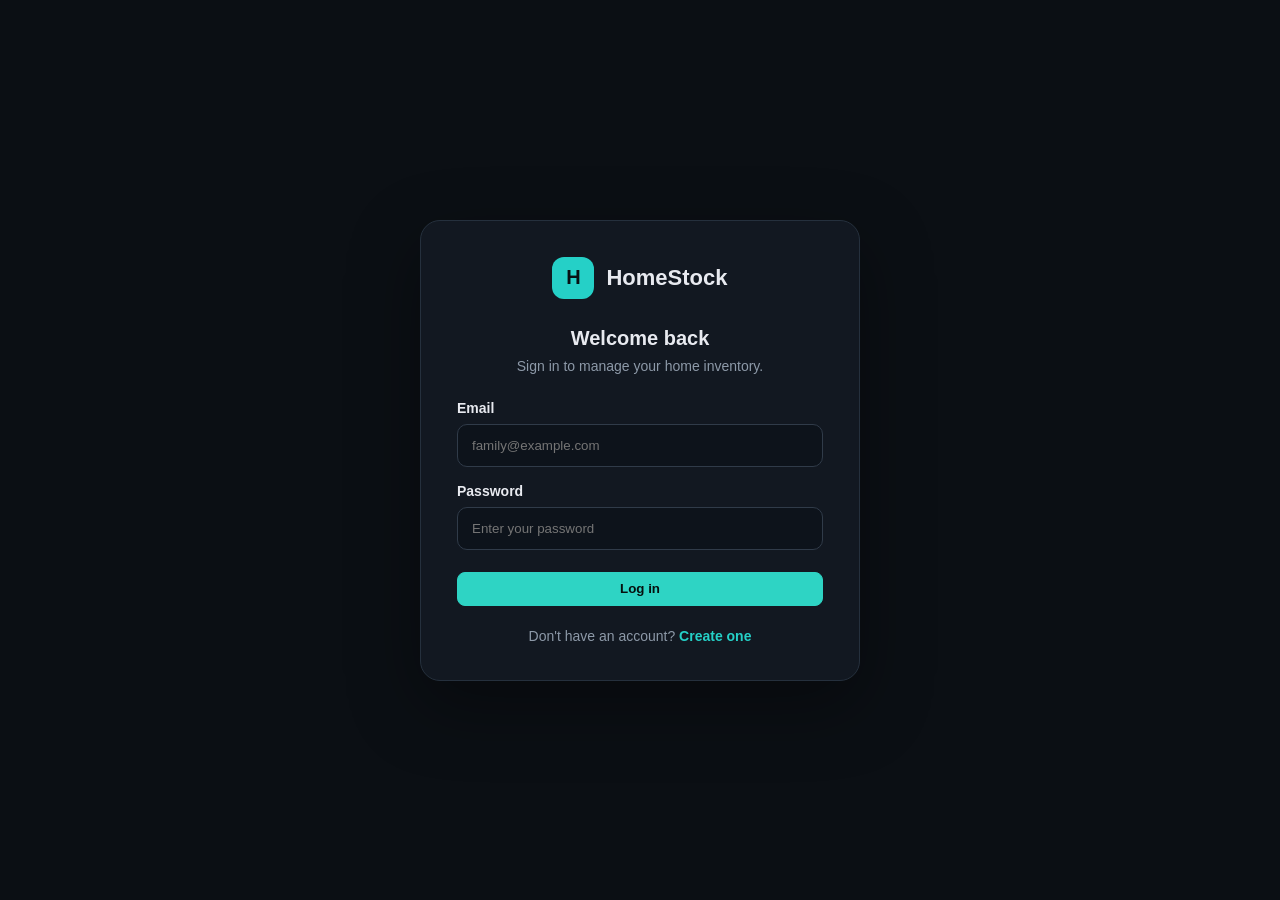
==== inventory.html @ addc09e4 "Add files via upload" ====
<!DOCTYPE html>
<html lang="en">
 <head>
  <meta charset="utf-8"/>
  <meta content="width=device-width,initial-scale=1" name="viewport"/>
  <title>
   HomeStock &mdash; Inventory
  </title>
  <link href="css/style.css" rel="stylesheet"/>
 </head>
 <body>
  <div class="app">
   <aside class="sidebar">
    <div class="brand">
     <span>
      H
     </span>
     <b>
      HomeStock
     </b>
    </div>
    <nav>
     <a href="index.html">
      ▣
      <span>Dashboard</span>
     </a>
     <a class="active" href="inventory.html">
      ⬡
      <span>Inventory</span>
     </a>
     <a href="rooms.html">
      ⌂
      <span>Rooms</span>
     </a>
     <a href="categories.html">
      ▤
      <span>Categories</span>
     </a>
     <a href="reports.html">
      ▥
      <span>Reports</span>
     </a>
    <a href="activity.html">◷<span>Activity</span></a>
    
    </nav>
    
    <div class="sidebar-account">
<div class="sidebar-account-link" aria-hidden="true">
<span class="sidebar-account-avatar" data-profile-avatar>🙂</span>
<span class="sidebar-account-copy"><strong data-user-name>HomeStock User</strong><span data-user-email>Account</span></span>
</div>
</div>
</aside>
   <main>
    <header>
     <div>
      <h1>
       Inventory
      </h1>
      <p>
       Manage everything in your home
      </p>
     </div>
     <div class="actions">
      <button class="btn" id="export">
       Export CSV
      </button>
      <button class="btn primary" id="addItem">
       + Add Item
      </button>
      <button class="avatar profile-header-button" type="button" data-profile-toggle title="Open profile" aria-expanded="false"><span data-profile-avatar>🙂</span></button>
     </div>
    </header>
    <div class="toolbar">
     <div class="search">
      &telrec;
      <input id="search" placeholder="Search inventory..."/>
     </div>
     <div class="tabs">
      <button class="tab active" data-filter="all">
       All Items
       <b id="allCount">
        20
       </b>
      </button>
      <button class="tab" data-filter="low">
       Low Stock
       <b id="lowCount">
        0
       </b>
      </button>
      <button class="tab" data-filter="out">
       Out of Stock
       <b id="outCount">
        0
       </b>
      </button>
     </div>
     <div class="summary">
      <b id="count">
       20
      </b>
      items &middot;
      <strong id="total">
       19,900 RWF
      </strong>
     </div>
    </div>
    <section class="table panel">
     <table>
      <thead>
       <tr>
        <th>
         ITEM
        </th>
        <th>
         ROOM
        </th>
        <th>
         CATEGORY
        </th>
        <th>
         QUANTITY
        </th>
        <th>
         VALUE
        </th>
        <th>
         STATUS
        </th>
        <th>
         ACTIONS
        </th>
       </tr>
      </thead>
      <tbody id="rows">
      </tbody>
     </table>
     <div class="footer" id="showing">
     </div>
    </section>
   </main>
  </div>
  <div class="modal-bg" hidden="" id="modal">
   <div class="modal">
    <div class="modal-head">
     <div>
      <h2 id="modalTitle">
       Add New Item
      </h2>
      <p>
       Fill in the details to add to your inventory.
      </p>
     </div>
     <button class="close" id="close">
      &times;
     </button>
    </div>
    <form id="form">
     <input id="editId" type="hidden"/>
     <div class="field full">
      <label>
       ITEM NAME
      </label>
      <input id="name" placeholder='e.g. Samsung 55" QLED TV' required=""/>
     </div>
     <div class="field">
      <label>
       ROOM
      </label>
      <select id="room">
       <option>
        Living Room
       </option>
       <option>
        Kitchen
       </option>
       <option>
        Master Bedroom
       </option>
       <option>
        Home Office
       </option>
       <option>
        Garage
       </option>
       <option>
        Dining Room
       </option>
      </select>
     </div>
     <div class="field">
      <label>
       CATEGORY
      </label>
      <select id="category">
       <option value="Electronics">Electronics</option>
      </select>
     </div>
     <div class="field">
      <label>
       QUANTITY
      </label>
      <input id="qty" min="0" required="" type="number" value="1"/>
     </div>
     <div class="field">
      <label>
       VALUE (RWF)
      </label>
      <input id="value" min="0" required="" step=".01" type="number" value="0"/>
     </div>
     <div class="field full">
      <label>
       MINIMUM STOCK
      </label>
      <input id="min" min="0" required="" type="number" value="1"/>
     </div>
     <div class="preview full">
      Status preview:
      <strong id="preview">
       ● Low Stock
      </strong>
     </div>
     <div class="modal-actions">
      <button class="btn" id="cancel" type="button">
       Cancel
      </button>
      <button class="btn primary" id="save">
       + Add Item
      </button>
     </div>
    </form>
   </div>
  </div>
  <script src="js/supabase-config.js"></script>
    <script src="js/online.js"></script>
    <script src="js/status.js"></script>
    <script src="js/profile-menu.js"></script>
<script src="js/auth.js"></script>
  <script src="js/app.js">
  </script>
 </body>
</html>
---- css/style.css ----
* {
    box-sizing:border-box
}
body {
    margin:0;
    background:#090b10;
    color:#e8eaf0;
    font:14px Inter,Arial,sans-serif
}
a {
    text-decoration:none;
    color:inherit
}
.app {
    display:flex;
    min-height:100vh
}
.sidebar {
    width:214px;
    flex:none;
    background:#0d1017;
    border-right:1px solid #202532;
    padding:16px 9px;
    display:flex;
    flex-direction:column;
    min-height:100vh
}
.brand {
    height:55px;
    border-bottom:1px solid #202532;
    display:flex;
    align-items:center;
    gap:10px;
    padding:0 10px
}
.brand span {
    width:30px;
    height:30px;
    border:1px solid #167e78;
    background:#102b2e;
    border-radius:8px;
    display:grid;
    place-items:center;
    color:#35d6c5;
    font-weight:700
}
nav {
    display:grid;
    gap:5px;
    margin-top:14px
}
nav a {
    height:40px;
    padding:0 12px;
    display:flex;
    align-items:center;
    gap:11px;
    color:#8790a9;
    border:1px solid transparent;
    border-radius:7px;
    font-size:14px;
    line-height:1;
    white-space:nowrap
}
nav a.active {
    background:#102a2d;
    border-color:#175f62;
    color:#36d7c6
}


.collapse {
    margin-top:auto;
    height:35px;
    background:#151924;
    color:#8790a9;
    border:1px solid #252a38;
    border-radius:7px
}
.main,main {
    flex:1;
    min-width:0;
    padding:0 26px 28px
}
header {
    height:82px;
    border-bottom:1px solid #1f2430;
    display:flex;
    align-items:center;
    justify-content:space-between
}
h1 {
    margin:0;
    font-size:20px
}
header p {
    margin:5px 0 0;
    color:#64708e;
    font-size:12px
}
.actions {
    display:flex;
    align-items:center;
    gap:10px
}
.btn {
    height:34px;
    border:1px solid #2b3243;
    border-radius:8px;
    background:#171c2a;
    color:#d9deeb;
    padding:0 15px;
    font-weight:600;
    cursor:pointer
}
.btn.primary {
    background:#2ed4c4;
    border-color:#2ed4c4;
    color:#06110f
}
.avatar {
    width:31px;
    height:31px;
    border-radius:50%;
    display:grid;
    place-items:center;
    border:1px solid #3c2d77;
    background:#1a1731;
    color:#a995ff;
    font-size:11px;
    font-weight:700
}
.stats {
    display:grid;
    grid-template-columns:repeat(4,1fr);
    gap:14px;
    padding:20px 0 18px
}
.stat {
    padding:17px 18px;
    min-height:105px;
    background:#11151e;
    border:1px solid #222836;
    border-radius:10px;
    border-top:2px solid #2bd3c1
}
.stat.purple {
    border-top-color:#7b65ed
}
.stat.orange {
    border-top-color:#e6a322
}
.stat label {
    display:block;
    color:#697595;
    font-size:11px;
    letter-spacing:1.2px
}
.stat strong {
    display:block;
    font:700 27px "JetBrains Mono",monospace;
    margin:9px 0 4px
}
.stat small {
    color:#65708b
}
.dash-grid {
    display:grid;
    grid-template-columns:minmax(0,2.3fr) minmax(300px,.9fr);
    gap:14px
}
.section-title,.panel-head {
    height:36px;
    display:flex;
    align-items:center;
    justify-content:space-between
}
.section-title h2,.panel-head h2 {
    font-size:13px;
    margin:0
}
.section-title a {
    font-size:12px;
    color:#34d6c4
}
.rooms {
    display:grid;
    grid-template-columns:repeat(3,1fr);
    gap:12px
}
.room {
    height:172px;
    position:relative;
    border:1px solid #252b38;
    border-radius:10px;
    overflow:hidden;
    background:#11151e
}
.room img {
    width:100%;
    height:112px;
    object-fit:cover;
    filter:brightness(.78)
}
.room:after {
    content:"";
    position:absolute;
    left:0;
    right:0;
    top:55px;
    height:75px;
    background:linear-gradient(transparent,#11151e)
}
.room .tag {
    position:absolute;
    top:83px;
    left:12px;
    z-index:2;
    padding:3px 7px;
    border-radius:4px;
    font:11px "JetBrains Mono",monospace;
    font-style:normal
}
.teal-bg {
    color:#31d4c3;
    border:1px solid #1b6f6a;
    background:#102a2b
}
.purple-bg {
    color:#9a84ff;
    border:1px solid #5b48b0;
    background:#1c1834
}
.orange-bg {
    color:#e9a72c;
    border:1px solid #75561c;
    background:#2b2110
}
.pink-bg {
    color:#f06b9d;
    border:1px solid #78334d;
    background:#2b1520
}
.blue-bg {
    color:#6eaeff;
    border:1px solid #345d8d;
    background:#132237
}
.room>div {
    position:absolute;
    bottom:0;
    left:0;
    right:0;
    height:60px;
    z-index:3;
    background:#11151e;
    display:flex;
    align-items:center;
    justify-content:space-between;
    padding:0 13px
}
.room strong {
    font:600 13px "JetBrains Mono",monospace;
    color:#31d4c3
}
.room:nth-child(2) strong {
    color:#9078ff
}
.room:nth-child(3) strong {
    color:#e8a52a
}
.room:nth-child(5) strong {
    color:#f16c9e
}
.room:nth-child(6) strong {
    color:#65a7f4
}
.panel {
    background:#11151e;
    border:1px solid #222836;
    border-radius:10px;
    overflow:hidden
}
.activity .section-title {
    padding:0 12px
}
.activity-row {
    min-height:57px;
    border-top:1px solid #252b38;
    display:grid;
    grid-template-columns:26px 1fr auto;
    align-items:center;
    gap:9px;
    padding:8px 12px
}
.activity-row>span {
    width:23px;
    height:23px;
    border-radius:50%;
    display:grid;
    place-items:center;
    border:1px solid #165c58;
    background:#102a2b;
    color:#2ed4c4
}
.activity-row .red {
    border-color:#713048;
    background:#2b1520;
    color:#ed5f87
}
.activity-row b,.value b {
    font-size:12px
}
.activity-row small,.value small {
    display:block;
    color:#65708b;
    font-size:10px;
    margin-top:3px
}
.activity-row>strong,.value>strong {
    font:600 12px "JetBrains Mono",monospace;
    color:#2ed4c4
}
.red-text {
    color:#ed6689!important
}
.bottom {
    display:grid;
    grid-template-columns:1.05fr .95fr;
    gap:14px;
    margin-top:18px
}
.panel-head {
    height:52px;
    border-bottom:1px solid #252b38;
    padding:0 17px
}
.panel-head span {
    color:#68728b;
    font-size:11px
}
.value {
    min-height:58px;
    border-bottom:1px solid #252b38;
    display:grid;
    grid-template-columns:31px 1fr auto;
    align-items:center;
    gap:7px;
    padding:8px 17px
}
.value em {
    font:11px "JetBrains Mono";
    color:#3d4860
}
.bars {
    padding:15px 17px
}
.bars label {
    display:flex;
    justify-content:space-between;
    color:#8e97ac;
    font-size:11px;
    margin-bottom:7px
}
.bars label b {
    color:#64708c;
    font-weight:500
}
.bars i {
    display:block;
    height:6px;
    background:#1e2330;
    border-radius:10px;
    overflow:hidden;
    margin-bottom:12px
}
.bars i span {
    display:block;
    height:100%;
    background:#32d5c5;
    border-radius:10px
}
.toolbar {
    display:grid;
    grid-template-columns:minmax(280px,1fr) auto auto;
    gap:12px;
    align-items:center;
    padding:20px 0 17px
}
.search {
    height:34px;
    border:1px solid #252c3a;
    border-radius:7px;
    background:#11151e;
    display:flex;
    align-items:center;
    padding:0 11px;
    color:#697594
}
.search input {
    flex:1;
    background:none;
    border:0;
    outline:0;
    color:#e9edf6;
    margin-left:8px
}
.tabs {
    height:34px;
    border:1px solid #252c3a;
    background:#11151e;
    border-radius:7px;
    padding:3px;
    display:flex
}
.tab {
    border:0;
    background:none;
    color:#68738e;
    padding:0 12px;
    border-radius:5px;
    cursor:pointer
}
.tab.active {
    background:#1b202d;
    color:#dce2ed
}
.tab b {
    font:10px "JetBrains Mono";
    margin-left:4px
}
.summary {
    height:34px;
    border:1px solid #252c3a;
    border-radius:7px;
    padding:0 12px;
    display:flex;
    align-items:center;
    gap:7px;
    color:#77819a;
    font-size:11px
}
.summary strong {
    color:#2ed4c4;
    font-family:"JetBrains Mono"
}
.table {
    overflow:auto
}
table {
    width:100%;
    min-width:850px;
    border-collapse:collapse
}
th {
    height:42px;
    text-align:left;
    padding:0 16px;
    background:#0f131b;
    color:#64708d;
    font-size:10px;
    letter-spacing:1px
}
td {
    height:50px;
    border-top:1px solid #242a37;
    padding:0 16px;
    color:#a9b1c1;
    font-size:11px
}
td:first-child {
    color:#e8ebf2;
    font-weight:600;
    font-size:12px
}
.value-cell {
    font:600 12px "JetBrains Mono";
    color:#2ed4c4
}
.cat,.status {
    display:inline-block;
    padding:3px 7px;
    border-radius:4px;
    border:1px solid #315d5c;
    background:#102728;
    color:#36d4c3;
    font-size:10px
}
.cat.purple {
    border-color:#4b3d86;
    background:#1b1732;
    color:#9a83ff
}
.cat.orange {
    border-color:#76561c;
    background:#2a200e;
    color:#e8a42a
}
.cat.pink {
    border-color:#743248;
    background:#2a1520;
    color:#ef6996
}
.status {
    border-radius:12px
}
.status.low {
    border-color:#76561d;
    background:#2a210f;
    color:#eba827
}
.status.out {
    border-color:#743249;
    background:#2b1520;
    color:#ef668f
}
.act {
    height:25px;
    border:1px solid #2c3444;
    border-radius:4px;
    background:#181d28;
    color:#8791a9;
    margin-right:5px;
    cursor:pointer
}
.act.del {
    border-color:#713148;
    color:#e96187;
    background:#24151d
}
.footer {
    height:37px;
    display:flex;
    align-items:center;
    color:#65708b;
    font-size:10px
}
.modal-bg {
    position:fixed;
    inset:0;
    background:#030509c2;
    backdrop-filter:blur(5px);
    display:grid;
    place-items:center;
    z-index:20
}
.modal-bg[hidden] {
    display:none
}
.modal {
    width:min(445px,94vw);
    background:#11151e;
    border:1px solid #2a3040;
    border-radius:13px
}
.modal-head {
    padding:17px 19px;
    border-bottom:1px solid #252b38;
    display:flex;
    justify-content:space-between
}
.modal-head h2 {
    margin:0;
    font-size:14px
}
.modal-head p {
    margin:4px 0;
    color:#66718b;
    font-size:10px
}
.close {
    width:28px;
    height:28px;
    background:#1a2030;
    border:1px solid #2d3547;
    color:#9aa3b7;
    border-radius:6px;
    font-size:20px
}
.modal form {
    padding:16px 19px;
    display:grid;
    grid-template-columns:1fr 1fr;
    gap:12px
}
.field {
    display:flex;
    flex-direction:column;
    gap:6px
}
.field.full {
    grid-column:1/-1
}
.field label {
    font-size:9px;
    letter-spacing:1px;
    color:#697594
}
.field input,.field select {
    height:34px;
    background:#0f131b;
    color:#e7ebf3;
    border:1px solid #2b3343;
    border-radius:6px;
    padding:0 10px
}
.preview {
    height:35px;
    border:1px solid #252c3a;
    border-radius:6px;
    padding:0 10px;
    display:flex;
    align-items:center;
    gap:8px;
    color:#69738c;
    font-size:10px
}
.preview strong {
    padding:3px 8px;
    border:1px solid #76561d;
    background:#2a210f;
    border-radius:12px;
    color:#eba827
}
.preview strong.good {
    border-color:#1d6256;
    background:#102927;
    color:#36d4bf
}
.preview strong.out {
    border-color:#743249;
    background:#2b1520;
    color:#ef668f
}
.modal-actions {
    grid-column:1/-1;
    display:flex;
    justify-content:flex-end;
    gap:9px
}
@media(max-width:1000px) {
    .stats {
    grid-template-columns:repeat(2,1fr)
}
.dash-grid,.bottom {
    grid-template-columns:1fr
}
.rooms {
    grid-template-columns:repeat(2,1fr)
}
.toolbar {
    grid-template-columns:1fr
}
}
@media(max-width:650px) {
    .sidebar {
    display:none
}
.main,main {
    padding:0 14px
}
.stats,.rooms {
    grid-template-columns:1fr
}
.modal form {
    grid-template-columns:1fr
}
.field.full {
    grid-column:auto
}
}


/* Rooms page */
.rooms-toolbar {
    display:grid;
    grid-template-columns:minmax(280px,1fr) auto;
    gap:14px;
    align-items:center;
    padding:20px 0 18px;
}

.room-search {
    width:100%;
}

.room-summary {
    height:34px;
    border:1px solid #252c3a;
    border-radius:7px;
    background:#11151e;
    padding:0 13px;
    display:flex;
    align-items:center;
    gap:16px;
    color:#6f7992;
    font-size:11px;
}

.room-summary span {
    display:flex;
    align-items:center;
    gap:5px;
}

.room-summary b {
    color:#dfe4ee;
    font-family:"JetBrains Mono",monospace;
}

.room-page-grid {
    display:grid;
    grid-template-columns:repeat(3,minmax(0,1fr));
    gap:18px;
}

.room-card {
    min-height:305px;
    position:relative;
    overflow:hidden;
    border:1px solid #252b38;
    border-radius:10px;
    background:#11151e;
    transition:transform .2s ease,border-color .2s ease,box-shadow .2s ease;
}

.room-card:before {
    content:"";
    position:absolute;
    top:0;
    left:0;
    right:0;
    height:2px;
    background:#2ed4c4;
    z-index:5;
}

.room-card:nth-child(2):before {
    background:#8b74f7;
}

.room-card:nth-child(3):before {
    background:#e9a52a;
}

.room-card:nth-child(4):before {
    background:#2ed4c4;
}

.room-card:nth-child(5):before {
    background:#ef668f;
}

.room-card:nth-child(6):before {
    background:#65a7f4;
}

.room-card:hover {
    transform:translateY(-3px);
    border-color:#394357;
    box-shadow:0 12px 30px rgba(0,0,0,.22);
}

.room-photo {
    position:relative;
    height:165px;
    overflow:hidden;
}

.room-photo img {
    width:100%;
    height:100%;
    object-fit:cover;
    filter:brightness(.72);
    transition:transform .3s ease;
}

.room-card:hover .room-photo img {
    transform:scale(1.04);
}

.room-photo:after {
    content:"";
    position:absolute;
    inset:45% 0 0;
    background:linear-gradient(transparent,#11151e);
}

.room-count {
    position:absolute;
    top:12px;
    right:12px;
    z-index:3;
    padding:4px 9px;
    border-radius:6px;
    font:11px "JetBrains Mono",monospace;
    background:#102a2b;
    color:#31d4c3;
    border:1px solid #1b6f6a;
}

.room-card:nth-child(2) .room-count {
    color:#9a84ff;
    border-color:#5b48b0;
    background:#1c1834;
}

.room-card:nth-child(3) .room-count {
    color:#e9a72c;
    border-color:#75561c;
    background:#2b2110;
}

.room-card:nth-child(5) .room-count {
    color:#f06b9d;
    border-color:#78334d;
    background:#2b1520;
}

.room-card:nth-child(6) .room-count {
    color:#6eaeff;
    border-color:#345d8d;
    background:#132237;
}

.room-card-body {
    padding:0 18px 15px;
    margin-top:-2px;
    position:relative;
    z-index:4;
}

.room-card-title {
    display:flex;
    align-items:flex-start;
    justify-content:space-between;
    gap:12px;
}

.room-card-title h2 {
    margin:0;
    font-size:13px;
    color:#edf0f5;
}

.room-value {
    font:600 15px "JetBrains Mono",monospace;
    color:#31d4c3;
    white-space:nowrap;
}

.room-card:nth-child(2) .room-value {
    color:#9078ff;
}

.room-card:nth-child(3) .room-value {
    color:#e8a52a;
}

.room-card:nth-child(5) .room-value {
    color:#f16c9e;
}

.room-card:nth-child(6) .room-value {
    color:#65a7f4;
}

.room-description {
    margin:5px 0 12px;
    color:#68738d;
    font-size:11px;
}

.room-stats {
    border-top:1px solid #252b38;
    border-bottom:1px solid #252b38;
    min-height:34px;
    display:flex;
    align-items:center;
    gap:11px;
    color:#8490a8;
    font-size:10px;
}

.room-stats .dot {
    width:6px;
    height:6px;
    border-radius:50%;
    background:#2ed4c4;
    flex:none;
}

.room-card:nth-child(2) .dot {
    background:#9078ff;
}

.room-card:nth-child(3) .dot {
    background:#e9a52a;
}

.room-card:nth-child(5) .dot {
    background:#ef668f;
}

.room-card:nth-child(6) .dot {
    background:#65a7f4;
}

.room-actions {
    display:grid;
    grid-template-columns:1fr 36px;
    gap:8px;
    margin-top:10px;
}

.room-view,
.room-edit {
    height:29px;
    border:1px solid #2c3444;
    border-radius:6px;
    background:#181d28;
    color:#9aa5bc;
    cursor:pointer;
    font-size:11px;
}

.room-view:hover {
    color:#36d7c6;
    border-color:#236d69;
}

.room-edit:hover {
    color:#dfe4ee;
    border-color:#465169;
}

.room-empty {
    min-height:300px;
    border:1px solid #252b38;
    border-radius:10px;
    background:#11151e;
    display:grid;
    place-items:center;
    align-content:center;
    text-align:center;
    padding:30px;
}

.empty-icon {
    width:48px;
    height:48px;
    border:1px solid #2b3444;
    border-radius:50%;
    display:grid;
    place-items:center;
    color:#66728c;
    font-size:20px;
    margin-bottom:12px;
}

.room-empty h2 {
    margin:0;
    font-size:15px;
}

.room-empty p {
    color:#68738d;
    font-size:11px;
    margin:7px 0 15px;
}

.room-footer {
    height:38px;
    display:flex;
    align-items:center;
    color:#65708b;
    font-size:10px;
}

.room-modal {
    width:min(445px,94vw);
}

@media(max-width:1050px) {
    .room-page-grid {
        grid-template-columns:repeat(2,minmax(0,1fr));
    }
}

@media(max-width:750px) {
    .rooms-toolbar {
        grid-template-columns:1fr;
    }

    .room-summary {
        width:max-content;
    }

    .room-page-grid {
        grid-template-columns:1fr;
    }
}

/* Categories page */
.category-toolbar {
    display: grid;
    grid-template-columns: minmax(280px, 1fr) auto;
    gap: 14px;
    align-items: center;
    padding: 20px 0 18px;
}

.category-search {
    width: 100%;
}

.category-summary {
    height: 34px;
    border: 1px solid #252c3a;
    border-radius: 7px;
    background: #11151e;
    padding: 0 13px;
    display: flex;
    align-items: center;
    gap: 16px;
    color: #6f7992;
    font-size: 11px;
}

.category-summary span {
    display: flex;
    align-items: center;
    gap: 5px;
}

.category-summary b {
    color: #dfe4ee;
    font-family: "JetBrains Mono", monospace;
}

.category-grid {
    display: grid;
    grid-template-columns: repeat(3, minmax(0, 1fr));
    gap: 18px;
}

.category-card {
    min-height: 220px;
    position: relative;
    overflow: hidden;
    border: 1px solid #252b38;
    border-radius: 10px;
    background: #11151e;
    transition: transform .2s ease, border-color .2s ease, box-shadow .2s ease;
}

.category-card:before {
    content: "";
    position: absolute;
    top: 0;
    left: 0;
    right: 0;
    height: 2px;
    background: #2ed4c4;
}

.category-card:nth-child(2):before {
    background: #8b74f7;
}

.category-card:nth-child(3):before {
    background: #e9a52a;
}

.category-card:nth-child(4):before {
    background: #ef668f;
}

.category-card:nth-child(5):before {
    background: #65a7f4;
}

.category-card:hover {
    transform: translateY(-3px);
    border-color: #394357;
    box-shadow: 0 12px 30px rgba(0, 0, 0, .22);
}

.category-card-top {
    display: flex;
    align-items: flex-start;
    justify-content: space-between;
    padding: 22px 18px 12px;
}

.category-icon {
    width: 42px;
    height: 42px;
    border-radius: 10px;
    display: grid;
    place-items: center;
    border: 1px solid #1b6f6a;
    background: #102a2b;
    color: #31d4c3;
    font-size: 18px;
}

.category-card:nth-child(2) .category-icon {
    color: #9a84ff;
    border-color: #5b48b0;
    background: #1c1834;
}

.category-card:nth-child(3) .category-icon {
    color: #e9a72c;
    border-color: #75561c;
    background: #2b2110;
}

.category-card:nth-child(4) .category-icon {
    color: #f06b9d;
    border-color: #78334d;
    background: #2b1520;
}

.category-card:nth-child(5) .category-icon {
    color: #6eaeff;
    border-color: #345d8d;
    background: #132237;
}

.category-count-badge {
    padding: 4px 9px;
    border-radius: 12px;
    border: 1px solid #1b6f6a;
    background: #102a2b;
    color: #31d4c3;
    font: 10px "JetBrains Mono", monospace;
}

.category-card:nth-child(2) .category-count-badge {
    color: #9a84ff;
    border-color: #5b48b0;
    background: #1c1834;
}

.category-card:nth-child(3) .category-count-badge {
    color: #e9a72c;
    border-color: #75561c;
    background: #2b2110;
}

.category-card:nth-child(4) .category-count-badge {
    color: #f06b9d;
    border-color: #78334d;
    background: #2b1520;
}

.category-card:nth-child(5) .category-count-badge {
    color: #6eaeff;
    border-color: #345d8d;
    background: #132237;
}

.category-card-body {
    padding: 0 18px 17px;
}

.category-card-title {
    display: flex;
    align-items: center;
    justify-content: space-between;
    gap: 10px;
}

.category-card-title h2 {
    margin: 0;
    font-size: 15px;
}

.category-value {
    color: #31d4c3;
    font: 600 12px "JetBrains Mono", monospace;
}

.category-card:nth-child(2) .category-value {
    color: #9a84ff;
}

.category-card:nth-child(3) .category-value {
    color: #e9a72c;
}

.category-card:nth-child(4) .category-value {
    color: #f06b9d;
}

.category-card:nth-child(5) .category-value {
    color: #6eaeff;
}

.category-description {
    color: #69738b;
    font-size: 10px;
    margin: 7px 0 14px;
}

.category-stats {
    display: flex;
    align-items: center;
    gap: 7px;
    color: #7a849c;
    font-size: 10px;
    padding-bottom: 14px;
    border-bottom: 1px solid #252b38;
}

.category-stats .dot {
    width: 6px;
    height: 6px;
    border-radius: 50%;
    background: #2ed4c4;
}

.category-actions {
    display: flex;
    justify-content: flex-end;
    gap: 7px;
    padding-top: 12px;
}

.category-view {
    flex: 1;
    height: 29px;
    border: 1px solid #2c3444;
    border-radius: 5px;
    background: #181d28;
    color: #c5ccda;
    cursor: pointer;
}

.category-edit,
.category-delete {
    width: 32px;
    height: 29px;
    border: 1px solid #2c3444;
    border-radius: 5px;
    background: #181d28;
    color: #8791a9;
    cursor: pointer;
}

.category-delete {
    border-color: #713148;
    color: #e96187;
    background: #24151d;
}

.category-empty {
    min-height: 260px;
    border: 1px dashed #2a3140;
    border-radius: 10px;
    background: #11151e;
    display: grid;
    place-items: center;
    align-content: center;
    text-align: center;
}

.category-empty[hidden] {
    display: none;
}

.category-empty .empty-icon {
    width: 48px;
    height: 48px;
    display: grid;
    place-items: center;
    border-radius: 12px;
    background: #102a2b;
    border: 1px solid #1b6f6a;
    color: #31d4c3;
    font-size: 20px;
}

.category-empty h2 {
    font-size: 15px;
    margin: 12px 0 0;
}

.category-empty p {
    color: #68738d;
    font-size: 11px;
    margin: 7px 0 15px;
}

.category-footer {
    height: 38px;
    display: flex;
    align-items: center;
    color: #65708b;
    font-size: 10px;
}

.category-modal {
    width: min(445px, 94vw);
}

@media (max-width: 1050px) {
    .category-grid {
        grid-template-columns: repeat(2, minmax(0, 1fr));
    }
}

@media (max-width: 750px) {
    .category-toolbar {
        grid-template-columns: 1fr;
    }

    .category-summary {
        width: max-content;
    }

    .category-grid {
        grid-template-columns: 1fr;
    }
}


/* Final Categories page styling */
.category-toolbar {
    display: grid;
    grid-template-columns: minmax(280px, 1fr) auto;
    gap: 14px;
    align-items: center;
    padding: 20px 0 18px;
}

.category-summary {
    min-height: 34px;
    border: 1px solid #252c3a;
    border-radius: 7px;
    background: #11151e;
    padding: 0 13px;
    display: flex;
    align-items: center;
    gap: 18px;
    color: #6f7992;
    font-size: 11px;
}

.category-summary span {
    display: flex;
    align-items: center;
    gap: 6px;
}

.category-summary b {
    color: #dfe4ee;
    font-family: "JetBrains Mono", monospace;
}

.category-grid {
    display: grid;
    grid-template-columns: repeat(3, minmax(0, 1fr));
    gap: 18px;
}

.category-card {
    min-height: 238px;
    position: relative;
    overflow: hidden;
    border: 1px solid #252b38;
    border-radius: 10px;
    background: #11151e;
    transition: transform .2s ease, border-color .2s ease, box-shadow .2s ease;
}

.category-card::before {
    content: "";
    position: absolute;
    top: 0;
    left: 0;
    right: 0;
    height: 2px;
    background: #2ed4c4;
}

.category-card.violet::before { background: #8b74f7; }
.category-card.orange::before { background: #e9a52a; }
.category-card.green::before { background: #35d99a; }
.category-card.pink::before { background: #ef668f; }

.category-card:hover {
    transform: translateY(-3px);
    border-color: #394357;
    box-shadow: 0 12px 30px rgba(0, 0, 0, .22);
}

.category-card-top {
    display: flex;
    align-items: flex-start;
    justify-content: space-between;
    padding: 18px 18px 12px;
}

.category-icon {
    width: 42px;
    height: 42px;
    border-radius: 10px;
    display: grid;
    place-items: center;
    border: 1px solid #1b6f6a;
    background: #102a2b;
    color: #31d4c3;
    font-size: 18px;
}

.category-card.violet .category-icon {
    color: #9a84ff;
    border-color: #5b48b0;
    background: #1c1834;
}

.category-card.orange .category-icon {
    color: #e9a72c;
    border-color: #75561c;
    background: #2b2110;
}

.category-card.green .category-icon {
    color: #35d99a;
    border-color: #247e61;
    background: #102a23;
}

.category-card.pink .category-icon {
    color: #f06b9d;
    border-color: #78334d;
    background: #2b1520;
}

.category-count-badge {
    padding: 4px 9px;
    border-radius: 7px;
    border: 1px solid #1b6f6a;
    background: #102a2b;
    color: #31d4c3;
    font: 10px "JetBrains Mono", monospace;
}

.category-card.violet .category-count-badge {
    color: #9a84ff;
    border-color: #5b48b0;
    background: #1c1834;
}

.category-card.orange .category-count-badge {
    color: #e9a72c;
    border-color: #75561c;
    background: #2b2110;
}

.category-card.green .category-count-badge {
    color: #35d99a;
    border-color: #247e61;
    background: #102a23;
}

.category-card.pink .category-count-badge {
    color: #f06b9d;
    border-color: #78334d;
    background: #2b1520;
}

.category-card-body {
    padding: 0 18px 17px;
}

.category-card-title {
    display: flex;
    align-items: center;
    justify-content: space-between;
    gap: 10px;
}

.category-card-title h2 {
    margin: 0;
    font-size: 15px;
}

.category-value {
    color: #31d4c3;
    font: 600 14px "JetBrains Mono", monospace;
}

.category-card.violet .category-value { color: #9a84ff; }
.category-card.orange .category-value { color: #e9a72c; }
.category-card.green .category-value { color: #35d99a; }
.category-card.pink .category-value { color: #f06b9d; }

.category-description {
    color: #69738b;
    font-size: 10px;
    margin: 7px 0 12px;
}

.category-mini-stats {
    display: grid;
    grid-template-columns: 1fr 1fr;
    gap: 10px;
}

.category-mini-stats > div {
    min-height: 45px;
    border: 1px solid #202634;
    border-radius: 6px;
    background: #0e121a;
    padding: 8px 10px;
}

.category-mini-stats span {
    display: block;
    color: #69738b;
    font-size: 9px;
    margin-bottom: 3px;
}

.category-mini-stats b {
    color: #e8edf6;
    font: 600 15px "JetBrains Mono", monospace;
}

.category-mini-stats > div:nth-child(2) b {
    color: #31d4c3;
}

.category-card.violet .category-mini-stats > div:nth-child(2) b { color: #9a84ff; }
.category-card.orange .category-mini-stats > div:nth-child(2) b { color: #e9a72c; }
.category-card.green .category-mini-stats > div:nth-child(2) b { color: #35d99a; }
.category-card.pink .category-mini-stats > div:nth-child(2) b { color: #f06b9d; }

.category-share {
    margin-top: 12px;
}

.category-share > div:first-child {
    display: flex;
    justify-content: space-between;
    color: #69738b;
    font-size: 9px;
    margin-bottom: 5px;
}

.category-progress {
    height: 5px;
    overflow: hidden;
    border-radius: 999px;
    background: #202535;
}

.category-progress span {
    display: block;
    height: 100%;
    border-radius: inherit;
    background: #2ed4c4;
}

.category-card.violet .category-progress span { background: #8b74f7; }
.category-card.orange .category-progress span { background: #e9a52a; }
.category-card.green .category-progress span { background: #35d99a; }
.category-card.pink .category-progress span { background: #ef668f; }

.category-actions {
    display: flex;
    justify-content: flex-end;
    gap: 7px;
    margin-top: 10px;
}

.category-edit,
.category-delete {
    width: 28px;
    height: 28px;
    border: 1px solid #2b3345;
    border-radius: 6px;
    background: #171c27;
    color: #8b96ad;
    cursor: pointer;
}

.category-edit:hover {
    border-color: #3d4961;
    color: #dfe5f0;
}

.category-delete {
    color: #ef668f;
    border-color: #673044;
}

.category-delete:hover {
    background: #2a1520;
}

.category-empty {
    padding: 70px 20px;
    text-align: center;
    color: #69738b;
}

.category-empty .empty-icon {
    font-size: 36px;
    margin-bottom: 10px;
}

.category-empty h2 {
    color: #dfe4ee;
    margin: 0 0 7px;
}

.category-empty p {
    margin: 0 0 16px;
}

.category-footer {
    margin-top: 20px;
    color: #5e687e;
    font-size: 10px;
}

@media (max-width: 1050px) {
    .category-grid {
        grid-template-columns: repeat(2, minmax(0, 1fr));
    }

    .category-toolbar {
        grid-template-columns: 1fr;
    }

    .category-summary {
        width: fit-content;
    }
}

@media (max-width: 700px) {
    .category-grid {
        grid-template-columns: 1fr;
    }
}


/* Reports */
.report-stats {
    display: grid;
    grid-template-columns: repeat(4, 1fr);
    gap: 12px;
    margin-bottom: 18px;
}

.report-grid {
    display: grid;
    grid-template-columns: 1fr 1fr;
    gap: 16px;
}

.report-panel {
    border: 1px solid #252c3a;
    border-radius: 9px;
    background: #11151e;
    padding: 18px;
}

.report-full {
    margin-top: 16px;
}

.report-list {
    display: flex;
    flex-direction: column;
    gap: 10px;
}

.report-row {
    padding: 11px 0;
    border-bottom: 1px solid #202634;
}

.report-row:last-child {
    border-bottom: 0;
}

.report-row-head {
    display: flex;
    justify-content: space-between;
    gap: 12px;
    margin-bottom: 6px;
}

.report-row-head strong {
    color: #e8edf6;
    font-size: 12px;
}

.report-row-head span,
.report-row-meta {
    color: #69738b;
    font-size: 10px;
}

.report-progress {
    height: 5px;
    background: #202535;
    border-radius: 999px;
    overflow: hidden;
}

.report-progress span {
    display: block;
    height: 100%;
    border-radius: inherit;
    background: #2ed4c4;
}

.status-report {
    display: grid;
    gap: 10px;
}

.status-report div {
    display: flex;
    justify-content: space-between;
    align-items: center;
    padding: 13px 14px;
    border: 1px solid #202634;
    border-radius: 7px;
    background: #0e121a;
}

.status-report span {
    color: #8b96ad;
    font-size: 11px;
}

.status-report b {
    font: 600 15px "JetBrains Mono", monospace;
    color: #31d4c3;
}

.status-report div:nth-child(2) b {
    color: #e9a72c;
}

.status-report div:nth-child(3) b {
    color: #ef668f;
}

.report-summary {
    color: #8b96ad;
    font-size: 12px;
    line-height: 1.7;
    margin: 0;
}

#reportUpdated {
    color: #69738b;
    font-size: 9px;
}

@media (max-width: 900px) {
    .report-stats {
        grid-template-columns: repeat(2, 1fr);
    }

    .report-grid {
        grid-template-columns: 1fr;
    }
}

@media (max-width: 560px) {
    .report-stats {
        grid-template-columns: 1fr;
    }
}

@media print {
    body {
        background: white !important;
        color: #111 !important;
    }

    .sidebar,
    header .actions,
    .category-toolbar,
    .btn,
    .collapse {
        display: none !important;
    }

    .app,
    main {
        display: block !important;
        width: 100% !important;
        margin: 0 !important;
        padding: 0 !important;
    }

    header {
        display: block !important;
        margin-bottom: 20px !important;
    }

    header h1,
    header p,
    .report-panel,
    .report-row-head strong,
    .report-summary,
    .status-report span,
    .status-report b {
        color: #111 !important;
    }

    .report-panel {
        background: white !important;
        border-color: #ccc !important;
        break-inside: avoid;
    }

    .report-progress {
        background: #ddd !important;
    }

    .report-progress span {
        background: #555 !important;
    }
}

.avatar { text-decoration: none; cursor: pointer; }

/* Category color picker */
.category-color-picker {
    display: flex;
    align-items: center;
    gap: 10px;
    flex-wrap: wrap;
    margin-top: 8px;
}

.color-choice {
    width: 28px;
    height: 28px;
    padding: 0;
    border: 2px solid transparent;
    border-radius: 50%;
    cursor: pointer;
    position: relative;
    box-sizing: border-box;
}

.color-choice:hover {
    transform: scale(1.08);
}

.color-choice.selected {
    border-color: #ffffff;
    box-shadow: 0 0 0 2px #35d6c5;
}

.color-choice.teal { background: #2ed4c4; }
.color-choice.violet { background: #9a83ff; }
.color-choice.orange { background: #e9a72c; }
.color-choice.green { background: #61c48a; }
.color-choice.pink { background: #ef6996; }
.color-choice.blue { background: #65a7f4; }

.category-card.blue {
    border-top-color: #65a7f4;
}

.category-card.blue .category-icon {
    background: rgba(101, 167, 244, .12);
    color: #65a7f4;
}

@media (max-width: 600px) {
    .color-choice {
        width: 32px;
        height: 32px;
    }
}

/* HomeStock v2 professional account area */
.sidebar-account {
    margin-top: auto;
    padding: 14px;
    border: 1px solid rgba(255,255,255,.08);
    border-radius: 16px;
    background: rgba(255,255,255,.04);
}
.sidebar-account-link { display:flex; align-items:center; gap:10px; color:inherit; text-decoration:none; min-width:0; }
.sidebar-account-link:hover { opacity:.92; }
.sidebar-account-avatar, .mini-avatar, .profile-avatar-large { display:grid; place-items:center; border-radius:50%; font-weight:800; flex:0 0 auto; }
.sidebar-account-avatar { width:38px; height:38px; background:#35d6c5; color:#102321; }
.sidebar-account-copy { min-width:0; }
.sidebar-account-copy strong, .sidebar-account-copy span { display:block; overflow:hidden; text-overflow:ellipsis; white-space:nowrap; }
.sidebar-account-copy strong { font-size:13px; }
.sidebar-account-copy span { margin-top:2px; font-size:11px; opacity:.62; }
.account-page-grid { display:grid; grid-template-columns:minmax(0, 1.2fr) minmax(300px, .8fr); gap:20px; }
.account-card { padding:24px; }
.profile-hero { display:flex; align-items:center; gap:18px; padding-bottom:22px; border-bottom:1px solid rgba(127,127,127,.15); }
.profile-avatar-large { width:76px; height:76px; font-size:24px; background:#35d6c5; color:#102321; }
.profile-hero h2 { margin:4px 0 3px; font-size:25px; }
.profile-hero p { margin:0; opacity:.65; }
.eyebrow { font-size:10px; font-weight:800; letter-spacing:.12em; opacity:.58; }
.role-pill { margin-left:auto; padding:7px 11px; border-radius:999px; background:rgba(53,214,197,.12); color:#1a9f93; font-size:12px; font-weight:800; }
.account-meta { display:grid; grid-template-columns:repeat(3,1fr); gap:12px; margin-top:20px; }
.meta-box { padding:14px; border-radius:12px; background:rgba(127,127,127,.07); }
.meta-box span, .meta-box strong { display:block; }
.meta-box span { font-size:11px; opacity:.58; margin-bottom:5px; }
.meta-box strong { font-size:13px; word-break:break-word; }
.user-row { display:flex; align-items:center; gap:12px; padding:14px 0; border-bottom:1px solid rgba(127,127,127,.12); }
.user-row:last-child { border-bottom:0; }
.mini-avatar { width:40px; height:40px; background:rgba(154,131,255,.16); color:#7b67db; }
.user-row-main { min-width:0; flex:1; }
.user-row-main strong, .user-row-main span { display:block; }
.user-row-main strong { font-size:14px; }
.user-row-main span, .user-row time { font-size:12px; opacity:.58; }
.section-heading { display:flex; align-items:center; justify-content:space-between; gap:12px; margin-bottom:4px; }
.section-heading h2 { margin:0; }
.section-heading p { margin:4px 0 18px; opacity:.6; font-size:13px; }
@media (max-width: 900px) { .account-page-grid { grid-template-columns:1fr; } }
@media (max-width: 600px) { .account-meta { grid-template-columns:1fr; } .profile-hero { align-items:flex-start; flex-wrap:wrap; } .role-pill { margin-left:0; } }


/* HomeStock profile experience */
.profile-header-button {
    appearance: none;
    padding: 0;
    cursor: pointer;
    width: 38px;
    height: 38px;
    font-size: 19px;
    border: 1px solid rgba(53,214,197,.35);
    background: rgba(53,214,197,.10);
    color: inherit;
}
.profile-header-button span { line-height: 1; }
.sidebar-account-avatar { font-size: 20px; display:grid; place-items:center; }
.profile-popup {
    z-index: 5000;
    padding: 12px;
    border: 1px solid rgba(255,255,255,.10);
    border-radius: 20px;
    background: #111822;
    color: #eef3f8;
    box-shadow: 0 24px 70px rgba(0,0,0,.42);
    animation: profilePop .16s ease-out;
}
@keyframes profilePop { from { opacity:0; transform:translateY(5px) scale(.98); } to { opacity:1; transform:none; } }
.profile-popup-top { display:flex; align-items:center; gap:12px; padding:8px 8px 12px; }
.profile-popup-avatar { width:50px; height:50px; display:grid; place-items:center; border-radius:16px; background:rgba(53,214,197,.12); border:1px solid rgba(53,214,197,.25); font-size:28px; flex:0 0 auto; }
.profile-popup-identity { min-width:0; }
.profile-popup-identity strong, .profile-popup-identity span { display:block; overflow:hidden; text-overflow:ellipsis; white-space:nowrap; }
.profile-popup-identity strong { font-size:15px; }
.profile-popup-identity span { margin-top:4px; font-size:12px; opacity:.62; }
.profile-popup-divider { height:1px; margin:4px 0; background:rgba(255,255,255,.08); }
.profile-action { width:100%; display:flex; align-items:center; gap:12px; padding:12px 10px; border:0; border-radius:13px; background:transparent; color:inherit; text-align:left; cursor:pointer; font:inherit; }
.profile-action:hover { background:rgba(255,255,255,.06); }
.profile-action-icon { width:34px; height:34px; display:grid; place-items:center; border-radius:10px; background:rgba(255,255,255,.06); font-size:17px; flex:0 0 auto; }
.profile-action > span:nth-child(2) { min-width:0; flex:1; }
.profile-action strong, .profile-action small { display:block; }
.profile-action strong { font-size:13px; }
.profile-action small { margin-top:3px; font-size:11px; opacity:.56; }
.profile-action-arrow { font-size:20px; opacity:.42; }
.profile-action-logout { color:#ffb9c2; }
.profile-action-logout .profile-action-icon { background:rgba(255,110,130,.10); }
.profile-modal-backdrop { position:fixed; inset:0; z-index:6000; display:grid; place-items:center; padding:20px; background:rgba(5,9,14,.68); backdrop-filter:blur(5px); }
.profile-modal { width:min(430px, 100%); box-sizing:border-box; padding:22px; border:1px solid rgba(255,255,255,.10); border-radius:22px; background:#121922; color:#eef3f8; box-shadow:0 30px 90px rgba(0,0,0,.48); }
.profile-modal-head { display:flex; align-items:flex-start; justify-content:space-between; gap:18px; }
.profile-modal-head h3 { margin:5px 0 0; font-size:22px; }
.profile-modal-head p { margin:6px 0 0; font-size:12px; opacity:.58; }
.profile-modal-close { width:34px; height:34px; border:0; border-radius:10px; background:rgba(255,255,255,.06); color:inherit; font-size:23px; cursor:pointer; }
.profile-field-label { display:block; margin:20px 0 7px; font-size:12px; font-weight:700; opacity:.72; }
.profile-field { width:100%; box-sizing:border-box; padding:12px 13px; border:1px solid rgba(255,255,255,.12); border-radius:12px; outline:none; background:#0d141c; color:#fff; font:inherit; }
.profile-field:focus { border-color:#35d6c5; box-shadow:0 0 0 3px rgba(53,214,197,.10); }
.profile-modal-note { margin:8px 0 0; font-size:11px; opacity:.52; }
.profile-modal-actions { display:flex; justify-content:flex-end; gap:10px; margin-top:20px; }
.profile-modal-actions .button { border:0; border-radius:11px; padding:10px 14px; cursor:pointer; font:inherit; font-weight:700; }
.profile-modal-actions .button.secondary { background:rgba(255,255,255,.07); color:inherit; }
.profile-modal-actions .button.primary { background:#35d6c5; color:#071311; }
.profile-modal-actions .button:disabled { opacity:.55; cursor:wait; }
.avatar-grid { display:grid; grid-template-columns:repeat(4, 1fr); gap:10px; margin-top:20px; }
.avatar-choice { aspect-ratio:1; border:1px solid rgba(255,255,255,.08); border-radius:16px; background:rgba(255,255,255,.045); cursor:pointer; font-size:30px; transition:transform .14s ease, border-color .14s ease, background .14s ease; }
.avatar-choice:hover { transform:translateY(-2px); background:rgba(255,255,255,.08); }
.avatar-choice.selected { border-color:#35d6c5; background:rgba(53,214,197,.12); box-shadow:0 0 0 2px rgba(53,214,197,.15); }
.profile-settings-page { padding:28px; }
.profile-settings-hero { display:flex; align-items:center; gap:16px; padding-bottom:24px; border-bottom:1px solid rgba(127,127,127,.15); }
.profile-settings-avatar { width:82px; height:82px; display:grid; place-items:center; border-radius:22px; background:rgba(53,214,197,.12); border:1px solid rgba(53,214,197,.22); font-size:42px; }
.profile-settings-hero h2 { margin:5px 0 3px; }
.profile-settings-hero p { margin:0; opacity:.6; }
.profile-settings-grid { display:grid; grid-template-columns:repeat(3, 1fr); gap:14px; margin-top:20px; }
.profile-info-tile { padding:17px; border:1px solid rgba(127,127,127,.13); border-radius:15px; background:rgba(127,127,127,.05); }
.profile-info-tile > span { display:block; font-size:10px; font-weight:800; letter-spacing:.08em; opacity:.52; }
.profile-info-tile > strong { display:block; margin-top:8px; font-size:14px; word-break:break-word; }
.profile-info-tile small { display:block; margin-top:8px; font-size:11px; opacity:.5; }
.text-button { margin-top:10px; border:0; padding:0; background:none; color:#35d6c5; font:inherit; font-size:12px; font-weight:700; cursor:pointer; }
@media (max-width:900px) { .profile-settings-grid { grid-template-columns:1fr; } }
@media (max-width:600px) { .profile-popup { max-width:calc(100vw - 24px); } .avatar-grid { grid-template-columns:repeat(4, 1fr); } .profile-modal { padding:18px; } }


/* Final profile layout: sidebar account is display-only. Profile actions live in the top-right profile popup. */
.sidebar-account-link[aria-hidden="true"] {
    cursor: default;
}
.sidebar-account-link[aria-hidden="true"]:hover {
    background: transparent;
}
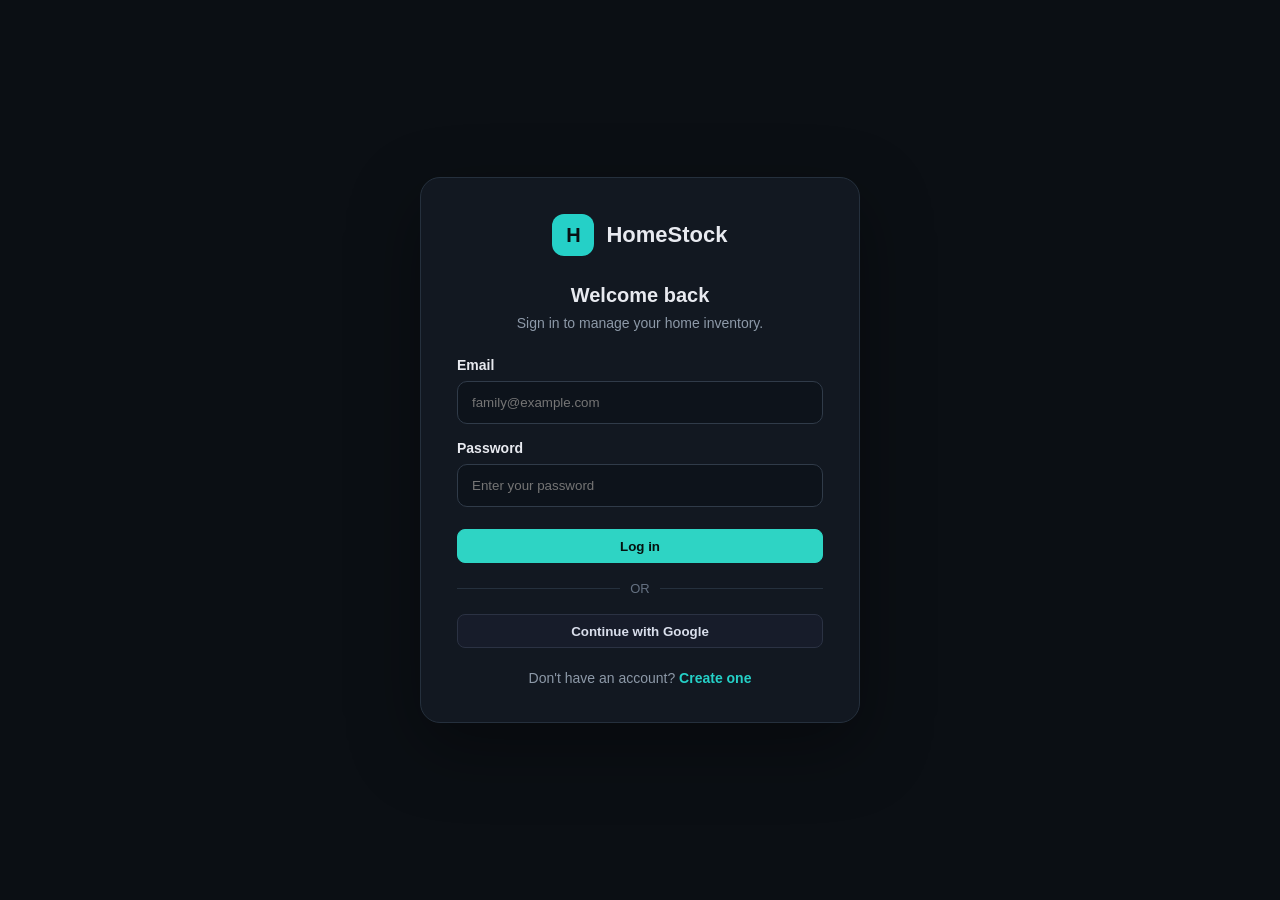
==== commit b0ea953c: "Update inventory.html" ====
--- a/inventory.html
+++ b/inventory.html
@@ -162,7 +162,7 @@
       <label>
        ITEM NAME
       </label>
-      <input id="name" placeholder='e.g. Samsung 55" QLED TV' required=""/>
+      <input id="name" placeholder='e.g. canal box lauter' required=""/>
      </div>
      <div class="field">
       <label>
@@ -177,9 +177,6 @@
        </option>
        <option>
         Master Bedroom
-       </option>
-       <option>
-        Home Office
        </option>
        <option>
         Garage
